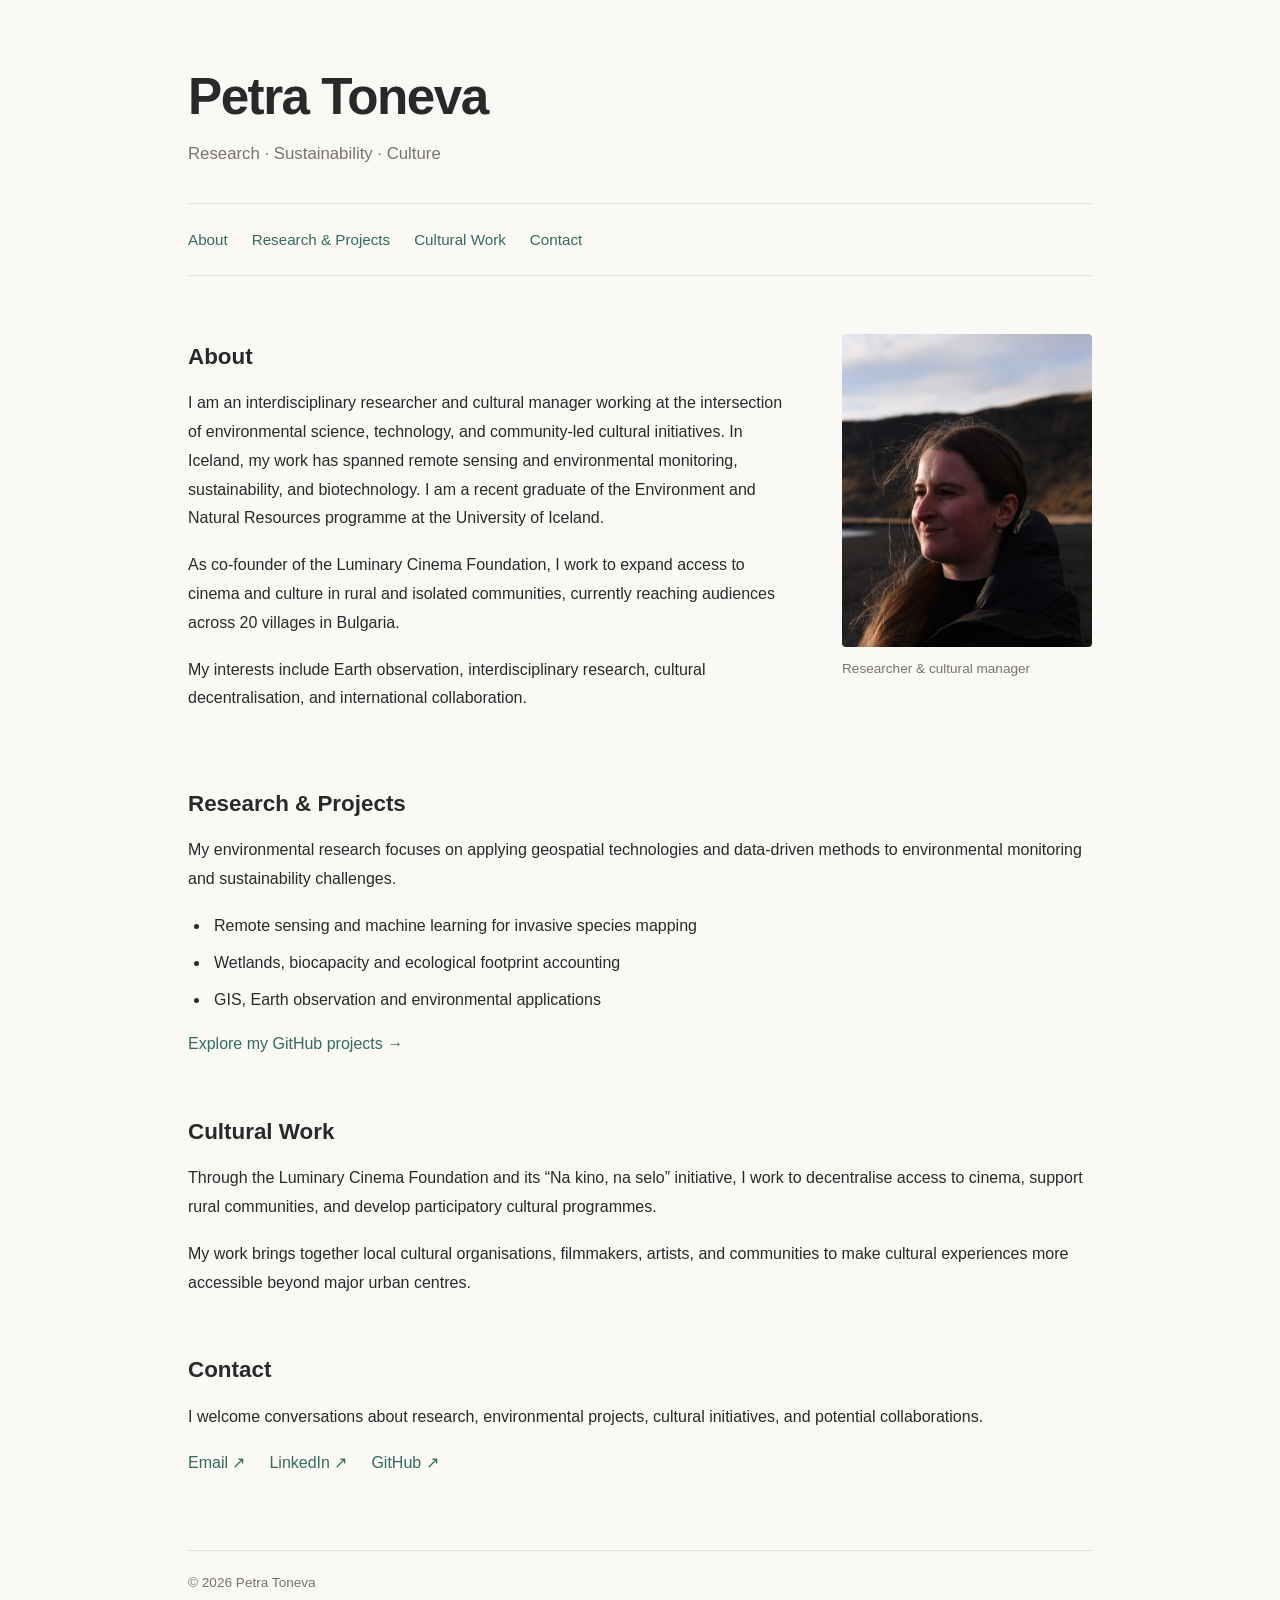
==== index.html @ 5b1699aa "Change image source filename to match case sensitivity" ====
<!DOCTYPE html>
<html lang="en">
<head>
  <meta charset="UTF-8">
  <meta name="viewport" content="width=device-width, initial-scale=1.0">

  <title>Petra Toneva | Research & Culture</title>
  <meta name="description" content="Petra Toneva is an interdisciplinary researcher and cultural manager working across environmental science, remote sensing, sustainability and cinema.">

  <style>
    :root {
      --background: #faf9f6;
      --text: #292929;
      --muted: #77736d;
      --accent: #346b5b;
      --line: #e6e2da;
    }

    * {
      box-sizing: border-box;
    }

    html {
      scroll-behavior: smooth;
    }

    body {
      font-family: Arial, Helvetica, sans-serif;
      max-width: 960px;
      margin: 0 auto;
      padding: 64px 28px;
      line-height: 1.8;
      color: var(--text);
      background: var(--background);
    }

    h1, h2 {
      line-height: 1.3;
      font-weight: 600;
    }

    h1 {
      font-size: clamp(2.2rem, 5vw, 3.2rem);
      letter-spacing: -1.5px;
      margin: 0 0 8px;
    }

    h2 {
      font-size: 1.4rem;
      margin: 0 0 18px;
    }

    p {
      margin: 0 0 18px;
    }

    a {
      color: var(--accent);
      text-decoration: none;
    }

    a:hover {
      text-decoration: underline;
    }

    .subtitle {
      color: var(--muted);
      font-size: 1.05rem;
      margin: 0;
    }

    nav {
      display: flex;
      flex-wrap: wrap;
      gap: 24px;
      padding: 22px 0;
      margin: 34px 0 42px;
      border-top: 1px solid var(--line);
      border-bottom: 1px solid var(--line);
    }

    nav a {
      font-size: 0.95rem;
    }

    /* Intro: bio on the left, portrait on the right */
    .intro {
      display: grid;
      grid-template-columns: minmax(0, 1fr) 250px;
      gap: 48px;
      align-items: start;
    }

    .intro-text {
      padding-top: 8px;
    }

    .profile-photo {
      display: block;
      width: 100%;
      aspect-ratio: 4 / 5;
      object-fit: cover;
      object-position: center;
      border-radius: 4px;
    }

    .photo-caption {
      margin-top: 10px;
      font-size: 0.85rem;
      color: var(--muted);
    }

    section {
      margin-top: 58px;
      scroll-margin-top: 24px;
    }

    ul {
      padding-left: 22px;
    }

    li {
      padding-left: 4px;
      margin-bottom: 8px;
    }

    .contact-links {
      display: flex;
      flex-wrap: wrap;
      gap: 12px 24px;
    }

    footer {
      margin-top: 72px;
      padding-top: 20px;
      border-top: 1px solid var(--line);
      color: var(--muted);
      font-size: 0.85rem;
    }

    @media (max-width: 650px) {
      body {
        padding: 36px 22px;
      }

      .intro {
        grid-template-columns: 1fr;
        gap: 28px;
      }

      .profile {
        max-width: 260px;
        grid-row: 1;
      }

      .profile-photo {
        aspect-ratio: 4 / 5;
      }

      nav {
        gap: 14px 20px;
        margin: 26px 0 32px;
      }

      section {
        margin-top: 44px;
      }
    }
  </style>
</head>

<body>
  <header>
    <h1>Petra Toneva</h1>
    <p class="subtitle">Research · Sustainability · Culture</p>
  </header>

  <nav aria-label="Main navigation">
    <a href="#about">About</a>
    <a href="#research">Research & Projects</a>
    <a href="#culture">Cultural Work</a>
    <a href="#contact">Contact</a>
  </nav>

  <main>
    <section id="about" class="intro">
      <div class="intro-text">
        <h2>About</h2>

        <p>
          I am an interdisciplinary researcher and cultural manager
          working at the intersection of environmental science,
          technology, and community-led cultural initiatives.
          In Iceland, my work has spanned remote sensing and
          environmental monitoring, sustainability, and biotechnology.
          I am a recent graduate of the Environment and Natural
          Resources programme at the University of Iceland.
        </p>

        <p>
          As co-founder of the Luminary Cinema Foundation, I work
          to expand access to cinema and culture in rural and
          isolated communities, currently reaching audiences
          across 20 villages in Bulgaria.
        </p>

        <p>
          My interests include Earth observation, interdisciplinary
          research, cultural decentralisation, and international
          collaboration.
        </p>
      </div>

      <div class="profile">
        <img
          src="petra.JPG"
          alt="Portrait of Petra Toneva"
          class="profile-photo"
        >
        <p class="photo-caption">Researcher & cultural manager</p>
      </div>
    </section>

    <section id="research">
      <h2>Research & Projects</h2>

      <p>
        My environmental research focuses on applying geospatial
        technologies and data-driven methods to environmental
        monitoring and sustainability challenges.
      </p>

      <ul>
        <li>Remote sensing and machine learning for invasive species mapping</li>
        <li>Wetlands, biocapacity and ecological footprint accounting</li>
        <li>GIS, Earth observation and environmental applications</li>
      </ul>

      <p>
        <a href="https://github.com/petratoneva/"
           target="_blank" rel="noopener noreferrer">
          Explore my GitHub projects →
        </a>
      </p>
    </section>

    <section id="culture">
      <h2>Cultural Work</h2>

      <p>
        Through the Luminary Cinema Foundation and its
        “Na kino, na selo” initiative, I work to decentralise
        access to cinema, support rural communities, and develop
        participatory cultural programmes.
      </p>

      <p>
        My work brings together local cultural organisations,
        filmmakers, artists, and communities to make cultural
        experiences more accessible beyond major urban centres.
      </p>
    </section>

    <section id="contact">
      <h2>Contact</h2>

      <p>
        I welcome conversations about research, environmental
        projects, cultural initiatives, and potential collaborations.
      </p>

      <div class="contact-links">
        <a href="mailto:petra.toneva@gmail.com">Email ↗</a>

        <a href="https://www.linkedin.com/in/petra-toneva/"
           target="_blank" rel="noopener noreferrer">
          LinkedIn ↗
        </a>

        <a href="https://github.com/petratoneva/"
           target="_blank" rel="noopener noreferrer">
          GitHub ↗
        </a>
      </div>
    </section>
  </main>

  <footer>
    <p>© 2026 Petra Toneva</p>
  </footer>
</body>
</html>
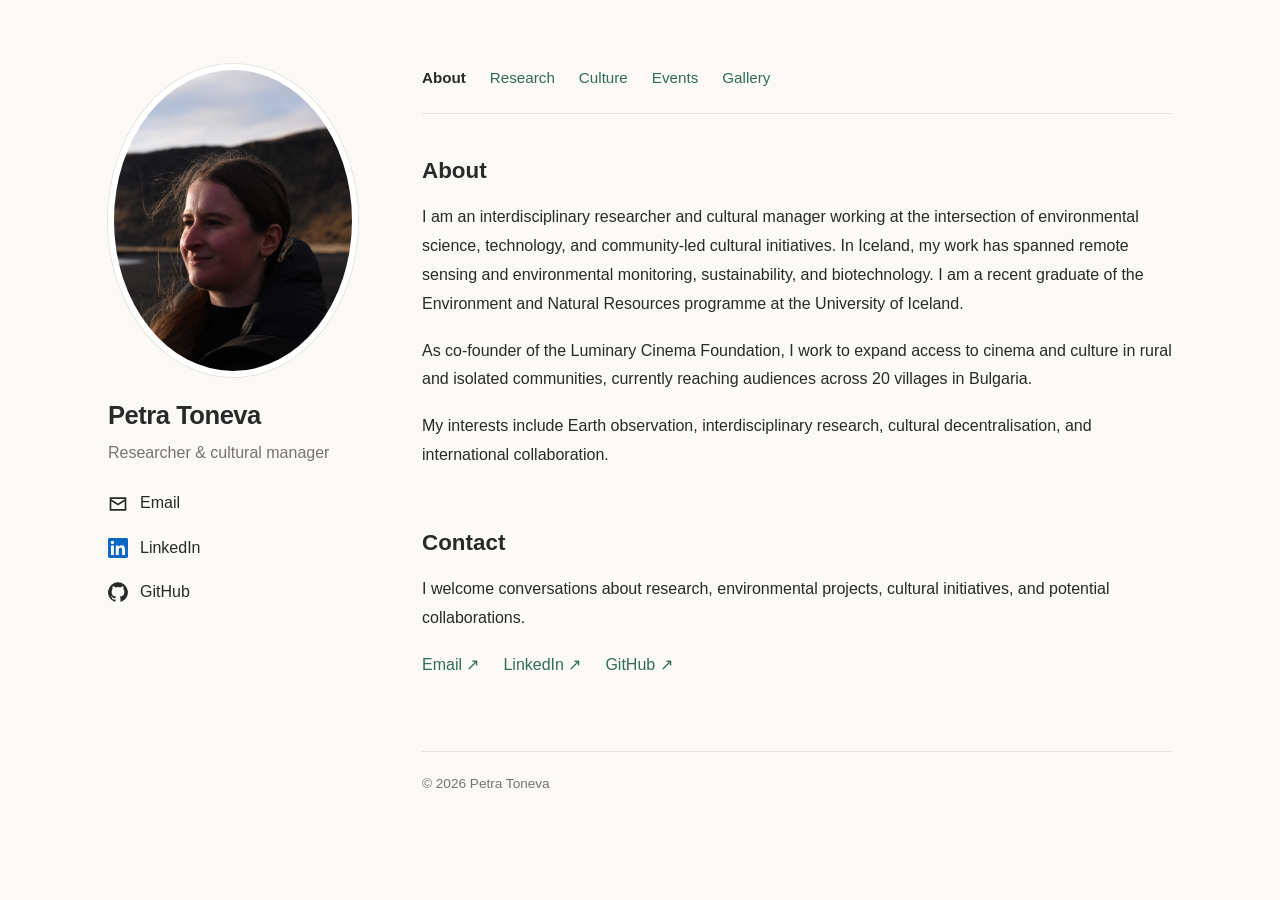
==== commit c930ba10: "Add files via upload" ====
--- a/index.html
+++ b/index.html
@@ -1,4 +1,3 @@
-
 <!DOCTYPE html>
 <html lang="en">
 <head>
@@ -8,286 +7,99 @@
   <title>Petra Toneva | Research & Culture</title>
   <meta name="description" content="Petra Toneva is an interdisciplinary researcher and cultural manager working across environmental science, remote sensing, sustainability and cinema.">
 
-  <style>
-    :root {
-      --background: #faf9f6;
-      --text: #292929;
-      --muted: #77736d;
-      --accent: #346b5b;
-      --line: #e6e2da;
-    }
-
-    * {
-      box-sizing: border-box;
-    }
-
-    html {
-      scroll-behavior: smooth;
-    }
-
-    body {
-      font-family: Arial, Helvetica, sans-serif;
-      max-width: 960px;
-      margin: 0 auto;
-      padding: 64px 28px;
-      line-height: 1.8;
-      color: var(--text);
-      background: var(--background);
-    }
-
-    h1, h2 {
-      line-height: 1.3;
-      font-weight: 600;
-    }
-
-    h1 {
-      font-size: clamp(2.2rem, 5vw, 3.2rem);
-      letter-spacing: -1.5px;
-      margin: 0 0 8px;
-    }
-
-    h2 {
-      font-size: 1.4rem;
-      margin: 0 0 18px;
-    }
-
-    p {
-      margin: 0 0 18px;
-    }
-
-    a {
-      color: var(--accent);
-      text-decoration: none;
-    }
-
-    a:hover {
-      text-decoration: underline;
-    }
-
-    .subtitle {
-      color: var(--muted);
-      font-size: 1.05rem;
-      margin: 0;
-    }
-
-    nav {
-      display: flex;
-      flex-wrap: wrap;
-      gap: 24px;
-      padding: 22px 0;
-      margin: 34px 0 42px;
-      border-top: 1px solid var(--line);
-      border-bottom: 1px solid var(--line);
-    }
-
-    nav a {
-      font-size: 0.95rem;
-    }
-
-    /* Intro: bio on the left, portrait on the right */
-    .intro {
-      display: grid;
-      grid-template-columns: minmax(0, 1fr) 250px;
-      gap: 48px;
-      align-items: start;
-    }
-
-    .intro-text {
-      padding-top: 8px;
-    }
-
-    .profile-photo {
-      display: block;
-      width: 100%;
-      aspect-ratio: 4 / 5;
-      object-fit: cover;
-      object-position: center;
-      border-radius: 4px;
-    }
-
-    .photo-caption {
-      margin-top: 10px;
-      font-size: 0.85rem;
-      color: var(--muted);
-    }
-
-    section {
-      margin-top: 58px;
-      scroll-margin-top: 24px;
-    }
-
-    ul {
-      padding-left: 22px;
-    }
-
-    li {
-      padding-left: 4px;
-      margin-bottom: 8px;
-    }
-
-    .contact-links {
-      display: flex;
-      flex-wrap: wrap;
-      gap: 12px 24px;
-    }
-
-    footer {
-      margin-top: 72px;
-      padding-top: 20px;
-      border-top: 1px solid var(--line);
-      color: var(--muted);
-      font-size: 0.85rem;
-    }
-
-    @media (max-width: 650px) {
-      body {
-        padding: 36px 22px;
-      }
-
-      .intro {
-        grid-template-columns: 1fr;
-        gap: 28px;
-      }
-
-      .profile {
-        max-width: 260px;
-        grid-row: 1;
-      }
-
-      .profile-photo {
-        aspect-ratio: 4 / 5;
-      }
-
-      nav {
-        gap: 14px 20px;
-        margin: 26px 0 32px;
-      }
-
-      section {
-        margin-top: 44px;
-      }
-    }
-  </style>
+  <link rel="stylesheet" href="styles.css">
 </head>
 
 <body>
-  <header>
-    <h1>Petra Toneva</h1>
-    <p class="subtitle">Research · Sustainability · Culture</p>
-  </header>
+  <div class="layout">
 
-  <nav aria-label="Main navigation">
-    <a href="#about">About</a>
-    <a href="#research">Research & Projects</a>
-    <a href="#culture">Cultural Work</a>
-    <a href="#contact">Contact</a>
-  </nav>
+    <!-- ===== Sidebar (same on every page) ===== -->
+    <aside class="sidebar">
+      <img src="petra.JPG" alt="Portrait of Petra Toneva" class="sidebar-photo">
+      <h1 class="sidebar-name"><a href="index.html">Petra Toneva</a></h1>
+      <p class="sidebar-role">Researcher & cultural manager</p>
 
-  <main>
-    <section id="about" class="intro">
-      <div class="intro-text">
-        <h2>About</h2>
+      <ul class="sidebar-links">
+        <li>
+          <a href="mailto:petra.toneva@gmail.com">
+            <svg viewBox="0 0 24 24" aria-hidden="true"><path d="M2 4h20v16H2V4zm2 2v.4l8 5 8-5V6H4zm16 2.75-8 5-8-5V18h16V8.75z"/></svg>
+            Email
+          </a>
+        </li>
+        <li>
+          <a href="https://www.linkedin.com/in/petra-toneva/" target="_blank" rel="noopener noreferrer">
+            <svg class="icon-linkedin" viewBox="0 0 24 24" aria-hidden="true"><path d="M20.45 20.45h-3.56v-5.57c0-1.33-.02-3.04-1.85-3.04-1.85 0-2.14 1.45-2.14 2.94v5.67H9.35V9h3.41v1.56h.05c.48-.9 1.64-1.85 3.37-1.85 3.6 0 4.27 2.37 4.27 5.46v6.28zM5.34 7.43a2.06 2.06 0 1 1 0-4.13 2.06 2.06 0 0 1 0 4.13zM7.12 20.45H3.56V9h3.56v11.45zM22.22 0H1.77C.79 0 0 .77 0 1.73v20.54C0 23.23.79 24 1.77 24h20.45c.98 0 1.78-.77 1.78-1.73V1.73C24 .77 23.2 0 22.22 0z"/></svg>
+            LinkedIn
+          </a>
+        </li>
+        <li>
+          <a href="https://github.com/petratoneva/" target="_blank" rel="noopener noreferrer">
+            <svg viewBox="0 0 24 24" aria-hidden="true"><path d="M12 .3a12 12 0 0 0-3.8 23.38c.6.12.83-.26.83-.57L9 21.07c-3.34.72-4.04-1.61-4.04-1.61-.55-1.39-1.34-1.76-1.34-1.76-1.08-.74.09-.73.09-.73 1.2.09 1.83 1.24 1.83 1.24 1.07 1.83 2.81 1.3 3.5 1 .1-.78.42-1.31.76-1.61-2.67-.3-5.47-1.33-5.47-5.93 0-1.31.47-2.38 1.24-3.22-.14-.3-.54-1.52.1-3.18 0 0 1-.32 3.3 1.23a11.5 11.5 0 0 1 6 0c2.28-1.55 3.29-1.23 3.29-1.23.64 1.66.24 2.88.12 3.18a4.65 4.65 0 0 1 1.23 3.22c0 4.61-2.8 5.63-5.48 5.92.42.36.81 1.1.81 2.22l-.01 3.29c0 .31.2.69.82.57A12 12 0 0 0 12 .3"/></svg>
+            GitHub
+          </a>
+        </li>
+      </ul>
+    </aside>
 
-        <p>
-          I am an interdisciplinary researcher and cultural manager
-          working at the intersection of environmental science,
-          technology, and community-led cultural initiatives.
-          In Iceland, my work has spanned remote sensing and
-          environmental monitoring, sustainability, and biotechnology.
-          I am a recent graduate of the Environment and Natural
-          Resources programme at the University of Iceland.
-        </p>
+    <!-- ===== Page content ===== -->
+    <div class="content">
+      <nav aria-label="Main navigation">
+        <a href="index.html" aria-current="page">About</a>
+        <a href="research.html">Research</a>
+        <a href="culture.html">Culture</a>
+        <a href="events.html">Events</a>
+        <a href="gallery.html">Gallery</a>
+      </nav>
 
-        <p>
-          As co-founder of the Luminary Cinema Foundation, I work
-          to expand access to cinema and culture in rural and
-          isolated communities, currently reaching audiences
-          across 20 villages in Bulgaria.
-        </p>
+      <main>
+        <section id="about">
+          <h2>About</h2>
 
-        <p>
-          My interests include Earth observation, interdisciplinary
-          research, cultural decentralisation, and international
-          collaboration.
-        </p>
-      </div>
+          <p>
+            I am an interdisciplinary researcher and cultural manager
+            working at the intersection of environmental science,
+            technology, and community-led cultural initiatives.
+            In Iceland, my work has spanned remote sensing and
+            environmental monitoring, sustainability, and biotechnology.
+            I am a recent graduate of the Environment and Natural
+            Resources programme at the University of Iceland.
+          </p>
 
-      <div class="profile">
-        <img
-          src="petra.JPG"
-          alt="Portrait of Petra Toneva"
-          class="profile-photo"
-        >
-        <p class="photo-caption">Researcher & cultural manager</p>
-      </div>
-    </section>
+          <p>
+            As co-founder of the Luminary Cinema Foundation, I work
+            to expand access to cinema and culture in rural and
+            isolated communities, currently reaching audiences
+            across 20 villages in Bulgaria.
+          </p>
 
-    <section id="research">
-      <h2>Research & Projects</h2>
+          <p>
+            My interests include Earth observation, interdisciplinary
+            research, cultural decentralisation, and international
+            collaboration.
+          </p>
+        </section>
 
-      <p>
-        My environmental research focuses on applying geospatial
-        technologies and data-driven methods to environmental
-        monitoring and sustainability challenges.
-      </p>
+        <section id="contact">
+          <h2>Contact</h2>
 
-      <ul>
-        <li>Remote sensing and machine learning for invasive species mapping</li>
-        <li>Wetlands, biocapacity and ecological footprint accounting</li>
-        <li>GIS, Earth observation and environmental applications</li>
-      </ul>
+          <p>
+            I welcome conversations about research, environmental
+            projects, cultural initiatives, and potential collaborations.
+          </p>
 
-      <p>
-        <a href="https://github.com/petratoneva/"
-           target="_blank" rel="noopener noreferrer">
-          Explore my GitHub projects →
-        </a>
-      </p>
-    </section>
+          <div class="contact-links">
+            <a href="mailto:petra.toneva@gmail.com">Email ↗</a>
+            <a href="https://www.linkedin.com/in/petra-toneva/" target="_blank" rel="noopener noreferrer">LinkedIn ↗</a>
+            <a href="https://github.com/petratoneva/" target="_blank" rel="noopener noreferrer">GitHub ↗</a>
+          </div>
+        </section>
+      </main>
 
-    <section id="culture">
-      <h2>Cultural Work</h2>
+      <footer>
+        <p>© 2026 Petra Toneva</p>
+      </footer>
+    </div>
 
-      <p>
-        Through the Luminary Cinema Foundation and its
-        “Na kino, na selo” initiative, I work to decentralise
-        access to cinema, support rural communities, and develop
-        participatory cultural programmes.
-      </p>
-
-      <p>
-        My work brings together local cultural organisations,
-        filmmakers, artists, and communities to make cultural
-        experiences more accessible beyond major urban centres.
-      </p>
-    </section>
-
-    <section id="contact">
-      <h2>Contact</h2>
-
-      <p>
-        I welcome conversations about research, environmental
-        projects, cultural initiatives, and potential collaborations.
-      </p>
-
-      <div class="contact-links">
-        <a href="mailto:petra.toneva@gmail.com">Email ↗</a>
-
-        <a href="https://www.linkedin.com/in/petra-toneva/"
-           target="_blank" rel="noopener noreferrer">
-          LinkedIn ↗
-        </a>
-
-        <a href="https://github.com/petratoneva/"
-           target="_blank" rel="noopener noreferrer">
-          GitHub ↗
-        </a>
-      </div>
-    </section>
-  </main>
-
-  <footer>
-    <p>© 2026 Petra Toneva</p>
-  </footer>
+  </div>
 </body>
 </html>
--- a/styles.css
+++ b/styles.css
@@ -0,0 +1,382 @@
+:root {
+  --background: #faf9f6;
+  --surface: #ffffff;
+  --text: #292929;
+  --muted: #77736d;
+  --accent: #346b5b;
+  --line: #e6e2da;
+}
+
+* {
+  box-sizing: border-box;
+}
+
+html {
+  scroll-behavior: smooth;
+}
+
+body {
+  font-family: Arial, Helvetica, sans-serif;
+  max-width: 1120px;
+  margin: 0 auto;
+  padding: 64px 28px;
+  line-height: 1.8;
+  color: var(--text);
+  background: var(--background);
+}
+
+h1, h2, h3 {
+  line-height: 1.3;
+  font-weight: 600;
+}
+
+h2 {
+  font-size: 1.4rem;
+  margin: 0 0 18px;
+}
+
+h3 {
+  font-size: 1.1rem;
+  margin: 0 0 4px;
+}
+
+p {
+  margin: 0 0 18px;
+}
+
+a {
+  color: var(--accent);
+  text-decoration: none;
+}
+
+a:hover {
+  text-decoration: underline;
+}
+
+/* ---------- Page layout: sidebar + content ---------- */
+.layout {
+  display: grid;
+  grid-template-columns: 250px minmax(0, 1fr);
+  gap: 64px;
+  align-items: start;
+}
+
+/* ---------- Sidebar ---------- */
+.sidebar {
+  position: sticky;
+  top: 40px;
+}
+
+.sidebar-photo {
+  display: block;
+  width: 100%;
+  aspect-ratio: 4 / 5;
+  object-fit: cover;
+  object-position: center;
+  border-radius: 50%;
+  border: 6px solid var(--surface);
+  box-shadow: 0 0 0 1px var(--line);
+  margin-bottom: 22px;
+}
+
+.sidebar-name {
+  font-size: 1.6rem;
+  letter-spacing: -0.5px;
+  margin: 0 0 8px;
+}
+
+.sidebar-name a {
+  color: inherit;
+}
+
+.sidebar-name a:hover {
+  text-decoration: none;
+}
+
+.sidebar-role {
+  color: var(--muted);
+  font-size: 1rem;
+  line-height: 1.6;
+  margin: 0 0 24px;
+}
+
+.sidebar-links {
+  list-style: none;
+  padding: 0;
+  margin: 0;
+}
+
+.sidebar-links li {
+  padding: 0;
+  margin: 0 0 10px;
+}
+
+.sidebar-links a {
+  display: inline-flex;
+  align-items: center;
+  gap: 12px;
+  color: var(--text);
+}
+
+.sidebar-links a:hover {
+  color: var(--accent);
+  text-decoration: none;
+}
+
+.sidebar-links svg {
+  width: 20px;
+  height: 20px;
+  flex-shrink: 0;
+  fill: currentColor;
+}
+
+.sidebar-links .icon-linkedin {
+  fill: #0a66c2;
+}
+
+/* ---------- Navigation ---------- */
+nav {
+  display: flex;
+  flex-wrap: wrap;
+  gap: 24px;
+  padding: 0 0 22px;
+  margin: 0 0 42px;
+  border-bottom: 1px solid var(--line);
+}
+
+nav a {
+  font-size: 0.95rem;
+}
+
+nav a[aria-current="page"] {
+  color: var(--text);
+  font-weight: 600;
+}
+
+nav a[aria-current="page"]:hover {
+  text-decoration: none;
+}
+
+/* ---------- Sections ---------- */
+section {
+  margin-top: 58px;
+  scroll-margin-top: 24px;
+}
+
+main > section:first-child {
+  margin-top: 0;
+}
+
+ul {
+  padding-left: 22px;
+}
+
+li {
+  padding-left: 4px;
+  margin-bottom: 8px;
+}
+
+.contact-links {
+  display: flex;
+  flex-wrap: wrap;
+  gap: 12px 24px;
+}
+
+.empty-note {
+  color: var(--muted);
+}
+
+/* ---------- Events ---------- */
+.event-list {
+  list-style: none;
+  padding: 0;
+  margin: 0;
+}
+
+.event {
+  display: grid;
+  grid-template-columns: 140px minmax(0, 1fr);
+  gap: 24px;
+  padding: 22px 0;
+  margin: 0;
+  border-top: 1px solid var(--line);
+}
+
+.event:last-child {
+  border-bottom: 1px solid var(--line);
+}
+
+.event-date {
+  color: var(--muted);
+  font-size: 0.95rem;
+}
+
+.event-meta {
+  color: var(--muted);
+  font-size: 0.9rem;
+  margin: 0 0 8px;
+}
+
+.event p:last-child {
+  margin-bottom: 0;
+}
+
+/* ---------- Gallery ---------- */
+.gallery {
+  display: grid;
+  grid-template-columns: repeat(auto-fill, minmax(220px, 1fr));
+  gap: 24px;
+  margin: 0;
+}
+
+.gallery figure {
+  margin: 0;
+}
+
+.gallery a {
+  display: block;
+  overflow: hidden;
+  border-radius: 4px;
+  background: var(--line);
+}
+
+.gallery img {
+  display: block;
+  width: 100%;
+  aspect-ratio: 4 / 3;
+  object-fit: cover;
+  transition: transform 0.3s ease;
+}
+
+.gallery a:hover img {
+  transform: scale(1.03);
+}
+
+.gallery figcaption {
+  margin-top: 8px;
+  font-size: 0.85rem;
+  line-height: 1.5;
+  color: var(--muted);
+}
+
+/* Lightbox */
+.lightbox {
+  max-width: min(92vw, 1100px);
+  max-height: 92vh;
+  padding: 0;
+  border: none;
+  border-radius: 4px;
+  background: var(--surface);
+}
+
+.lightbox::backdrop {
+  background: rgba(20, 20, 20, 0.85);
+}
+
+.lightbox img {
+  display: block;
+  max-width: 100%;
+  max-height: calc(92vh - 60px);
+  margin: 0 auto;
+}
+
+.lightbox-bar {
+  display: flex;
+  justify-content: space-between;
+  align-items: center;
+  gap: 16px;
+  padding: 10px 16px;
+  font-size: 0.85rem;
+  color: var(--muted);
+}
+
+.lightbox-close {
+  border: none;
+  background: none;
+  font: inherit;
+  font-size: 1.4rem;
+  line-height: 1;
+  color: var(--text);
+  cursor: pointer;
+}
+
+/* ---------- Footer ---------- */
+footer {
+  margin-top: 72px;
+  padding-top: 20px;
+  border-top: 1px solid var(--line);
+  color: var(--muted);
+  font-size: 0.85rem;
+}
+
+/* ---------- Mobile ---------- */
+@media (max-width: 760px) {
+  body {
+    padding: 32px 20px;
+  }
+
+  .layout {
+    grid-template-columns: 1fr;
+    gap: 32px;
+  }
+
+  /* Sidebar becomes a compact header: photo beside name */
+  .sidebar {
+    position: static;
+    display: grid;
+    grid-template-columns: 96px minmax(0, 1fr);
+    gap: 4px 20px;
+    align-items: center;
+  }
+
+  .sidebar-photo {
+    grid-row: span 2;
+    border-width: 3px;
+    margin: 0;
+  }
+
+  .sidebar-name {
+    font-size: 1.4rem;
+    margin: 0;
+    align-self: end;
+  }
+
+  .sidebar-role {
+    margin: 0;
+    align-self: start;
+    font-size: 0.95rem;
+  }
+
+  .sidebar-links {
+    grid-column: 1 / -1;
+    display: flex;
+    flex-wrap: wrap;
+    gap: 8px 20px;
+    margin-top: 16px;
+  }
+
+  .sidebar-links li {
+    margin: 0;
+  }
+
+  nav {
+    gap: 12px 20px;
+    margin-bottom: 32px;
+    padding-top: 18px;
+    border-top: 1px solid var(--line);
+  }
+
+  section {
+    margin-top: 44px;
+  }
+
+  .event {
+    grid-template-columns: 1fr;
+    gap: 4px;
+  }
+
+  .gallery {
+    grid-template-columns: repeat(auto-fill, minmax(150px, 1fr));
+    gap: 16px;
+  }
+}
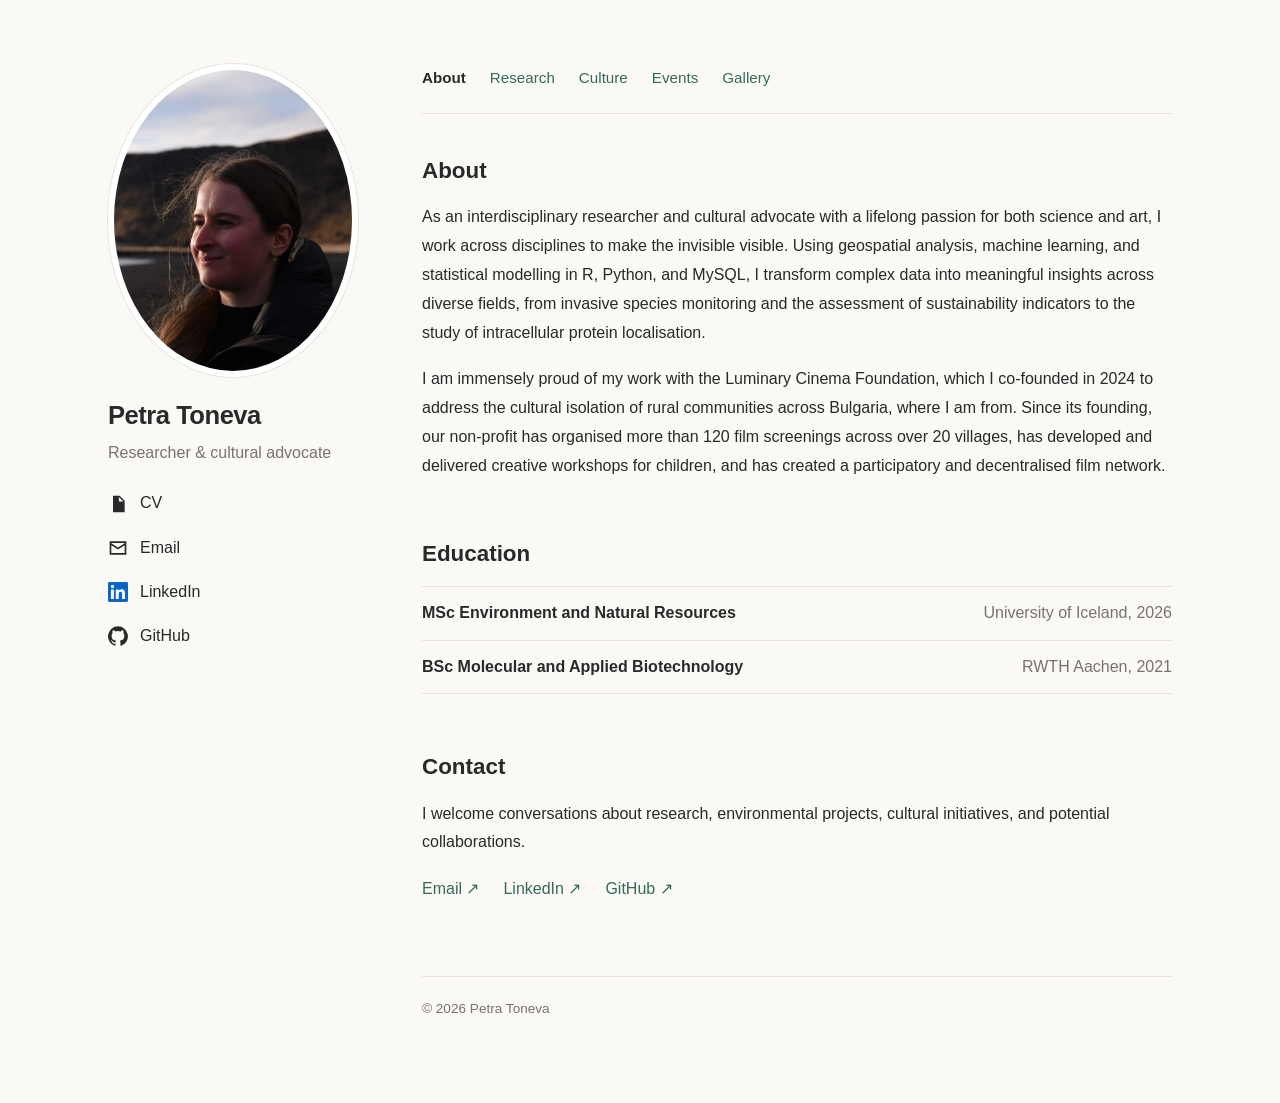
==== commit 02af3114: "Add files via upload" ====
--- a/index.html
+++ b/index.html
@@ -5,7 +5,7 @@
   <meta name="viewport" content="width=device-width, initial-scale=1.0">
 
   <title>Petra Toneva | Research & Culture</title>
-  <meta name="description" content="Petra Toneva is an interdisciplinary researcher and cultural manager working across environmental science, remote sensing, sustainability and cinema.">
+  <meta name="description" content="Petra Toneva is an interdisciplinary researcher and cultural advocate working across environmental science, geospatial analysis, biotechnology and cinema.">
 
   <link rel="stylesheet" href="styles.css">
 </head>
@@ -15,11 +15,18 @@
 
     <!-- ===== Sidebar (same on every page) ===== -->
     <aside class="sidebar">
-      <img src="petra.JPG" alt="Portrait of Petra Toneva" class="sidebar-photo">
+      <img src="petra-portrait.jpg" alt="Portrait of Petra Toneva" class="sidebar-photo">
       <h1 class="sidebar-name"><a href="index.html">Petra Toneva</a></h1>
-      <p class="sidebar-role">Researcher & cultural manager</p>
+      <p class="sidebar-role">Researcher & cultural advocate</p>
 
       <ul class="sidebar-links">
+        <li>
+          <!-- Put your CV in the same folder with this file name -->
+          <a href="CV_Petra_Toneva.pdf" target="_blank" rel="noopener">
+            <svg viewBox="0 0 24 24" aria-hidden="true"><path d="M6 2h8l6 6v14H6V2zm7 1.5V9h5.5L13 3.5zM9 12h8v1.5H9V12zm0 3h8v1.5H9V15zm0 3h5v1.5H9V18z"/></svg>
+            CV
+          </a>
+        </li>
         <li>
           <a href="mailto:petra.toneva@gmail.com">
             <svg viewBox="0 0 24 24" aria-hidden="true"><path d="M2 4h20v16H2V4zm2 2v.4l8 5 8-5V6H4zm16 2.75-8 5-8-5V18h16V8.75z"/></svg>
@@ -56,27 +63,41 @@
           <h2>About</h2>
 
           <p>
-            I am an interdisciplinary researcher and cultural manager
-            working at the intersection of environmental science,
-            technology, and community-led cultural initiatives.
-            In Iceland, my work has spanned remote sensing and
-            environmental monitoring, sustainability, and biotechnology.
-            I am a recent graduate of the Environment and Natural
-            Resources programme at the University of Iceland.
+            As an interdisciplinary researcher and cultural advocate with
+            a lifelong passion for both science and art, I work across
+            disciplines to make the invisible visible. Using geospatial
+            analysis, machine learning, and statistical modelling in R,
+            Python, and MySQL, I transform complex data into meaningful
+            insights across diverse fields, from invasive species
+            monitoring and the assessment of sustainability indicators
+            to the study of intracellular protein localisation.
           </p>
 
           <p>
-            As co-founder of the Luminary Cinema Foundation, I work
-            to expand access to cinema and culture in rural and
-            isolated communities, currently reaching audiences
-            across 20 villages in Bulgaria.
+            I am immensely proud of my work with the Luminary Cinema
+            Foundation, which I co-founded in 2024 to address the
+            cultural isolation of rural communities across Bulgaria,
+            where I am from. Since its founding, our non-profit has
+            organised more than 120 film screenings across over 20
+            villages, has developed and delivered creative workshops
+            for children, and has created a participatory and
+            decentralised film network.
           </p>
+        </section>
 
-          <p>
-            My interests include Earth observation, interdisciplinary
-            research, cultural decentralisation, and international
-            collaboration.
-          </p>
+        <section id="education">
+          <h2>Education</h2>
+
+          <ul class="item-list">
+            <li>
+              <span class="item-title">MSc Environment and Natural Resources</span>
+              <span class="item-detail">University of Iceland, 2026</span>
+            </li>
+            <li>
+              <span class="item-title">BSc Molecular and Applied Biotechnology</span>
+              <span class="item-detail">RWTH Aachen, 2021</span>
+            </li>
+          </ul>
         </section>
 
         <section id="contact">
--- a/styles.css
+++ b/styles.css
@@ -186,39 +186,72 @@
   color: var(--muted);
 }
 
-/* ---------- Events ---------- */
-.event-list {
+/* ---------- Item lists (education, events, training) ---------- */
+.item-list {
   list-style: none;
   padding: 0;
-  margin: 0;
-}
-
-.event {
-  display: grid;
-  grid-template-columns: 140px minmax(0, 1fr);
-  gap: 24px;
-  padding: 22px 0;
+  margin: 0 0 8px;
+}
+
+.item-list li {
+  display: flex;
+  flex-wrap: wrap;
+  justify-content: space-between;
+  gap: 2px 24px;
+  padding: 12px 0;
   margin: 0;
   border-top: 1px solid var(--line);
 }
 
-.event:last-child {
+.item-list li:last-child {
   border-bottom: 1px solid var(--line);
 }
 
-.event-date {
-  color: var(--muted);
-  font-size: 0.95rem;
-}
-
-.event-meta {
-  color: var(--muted);
-  font-size: 0.9rem;
-  margin: 0 0 8px;
-}
-
-.event p:last-child {
-  margin-bottom: 0;
+.item-title {
+  font-weight: 600;
+}
+
+.item-detail {
+  color: var(--muted);
+  text-align: right;
+}
+
+.list-heading {
+  margin: 40px 0 12px;
+  font-size: 0.85rem;
+  letter-spacing: 1px;
+  text-transform: uppercase;
+  color: var(--muted);
+}
+
+h2 + .list-heading {
+  margin-top: 8px;
+}
+
+/* ---------- Research projects ---------- */
+.project-list {
+  margin: 28px 0 0;
+}
+
+.project {
+  padding: 20px 0;
+  border-top: 1px solid var(--line);
+}
+
+.project:last-child {
+  border-bottom: 1px solid var(--line);
+}
+
+.project h3 {
+  margin-bottom: 6px;
+}
+
+.project p {
+  margin: 0;
+}
+
+.after-list {
+  margin-top: 28px;
 }
 
 /* ---------- Gallery ---------- */
@@ -351,8 +384,9 @@
     grid-column: 1 / -1;
     display: flex;
     flex-wrap: wrap;
-    gap: 8px 20px;
+    gap: 8px 16px;
     margin-top: 16px;
+    font-size: 0.95rem;
   }
 
   .sidebar-links li {
@@ -370,9 +404,12 @@
     margin-top: 44px;
   }
 
-  .event {
-    grid-template-columns: 1fr;
-    gap: 4px;
+  .item-list li {
+    flex-direction: column;
+  }
+
+  .item-detail {
+    text-align: left;
   }
 
   .gallery {
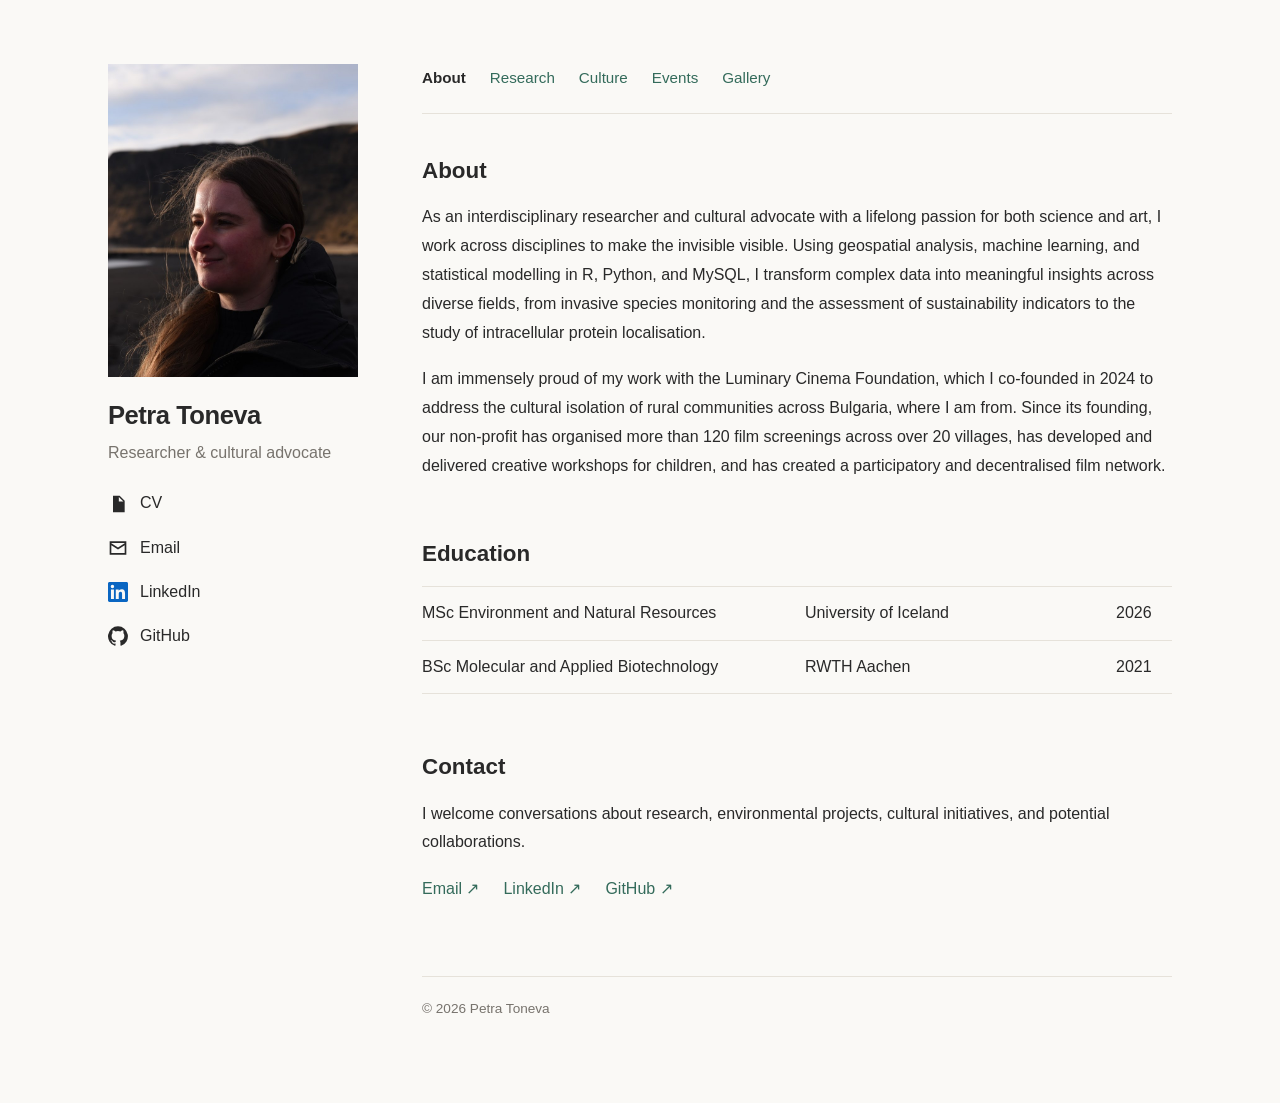
==== commit dbd1e96f: "Add files via upload" ====
--- a/index.html
+++ b/index.html
@@ -91,11 +91,13 @@
           <ul class="item-list">
             <li>
               <span class="item-title">MSc Environment and Natural Resources</span>
-              <span class="item-detail">University of Iceland, 2026</span>
+              <span class="item-detail">University of Iceland</span>
+              <span class="item-year">2026</span>
             </li>
             <li>
               <span class="item-title">BSc Molecular and Applied Biotechnology</span>
-              <span class="item-detail">RWTH Aachen, 2021</span>
+              <span class="item-detail">RWTH Aachen</span>
+              <span class="item-year">2021</span>
             </li>
           </ul>
         </section>
--- a/styles.css
+++ b/styles.css
@@ -72,10 +72,8 @@
   width: 100%;
   aspect-ratio: 4 / 5;
   object-fit: cover;
-  object-position: center;
-  border-radius: 50%;
-  border: 6px solid var(--surface);
-  box-shadow: 0 0 0 1px var(--line);
+  object-position: 50% 40%;
+  border-radius: 0;
   margin-bottom: 22px;
 }
 
@@ -186,7 +184,10 @@
   color: var(--muted);
 }
 
-/* ---------- Item lists (education, events, training) ---------- */
+/* ---------- Item lists (education, events, training) ----------
+   Every row uses the same three columns, so names, details and years
+   line up down the whole page. All text is left-aligned and uses the
+   same size, weight and colour. */
 .item-list {
   list-style: none;
   padding: 0;
@@ -194,26 +195,43 @@
 }
 
 .item-list li {
-  display: flex;
-  flex-wrap: wrap;
-  justify-content: space-between;
+  display: grid;
+  grid-template-columns: minmax(0, 5fr) minmax(0, 4fr) 3.5rem;
   gap: 2px 24px;
+  align-items: baseline;
   padding: 12px 0;
   margin: 0;
   border-top: 1px solid var(--line);
+  text-align: left;
 }
 
 .item-list li:last-child {
   border-bottom: 1px solid var(--line);
 }
 
-.item-title {
-  font-weight: 600;
-}
-
-.item-detail {
-  color: var(--muted);
-  text-align: right;
+.item-title,
+.item-detail,
+.item-year {
+  font-weight: 400;
+  color: var(--text);
+  text-align: left;
+}
+
+.item-year {
+  font-variant-numeric: tabular-nums;
+}
+
+/* Linked names look like the rest; only the small arrow marks a link */
+.item-title a {
+  color: inherit;
+}
+
+.item-title a:hover {
+  text-decoration: underline;
+}
+
+.item-title .ext {
+  font-size: 0.85em;
 }
 
 .list-heading {
@@ -364,7 +382,6 @@
 
   .sidebar-photo {
     grid-row: span 2;
-    border-width: 3px;
     margin: 0;
   }
 
@@ -405,11 +422,11 @@
   }
 
   .item-list li {
-    flex-direction: column;
-  }
-
-  .item-detail {
-    text-align: left;
+    grid-template-columns: minmax(0, 1fr) 3.5rem;
+  }
+
+  .item-title {
+    grid-column: 1 / -1;
   }
 
   .gallery {
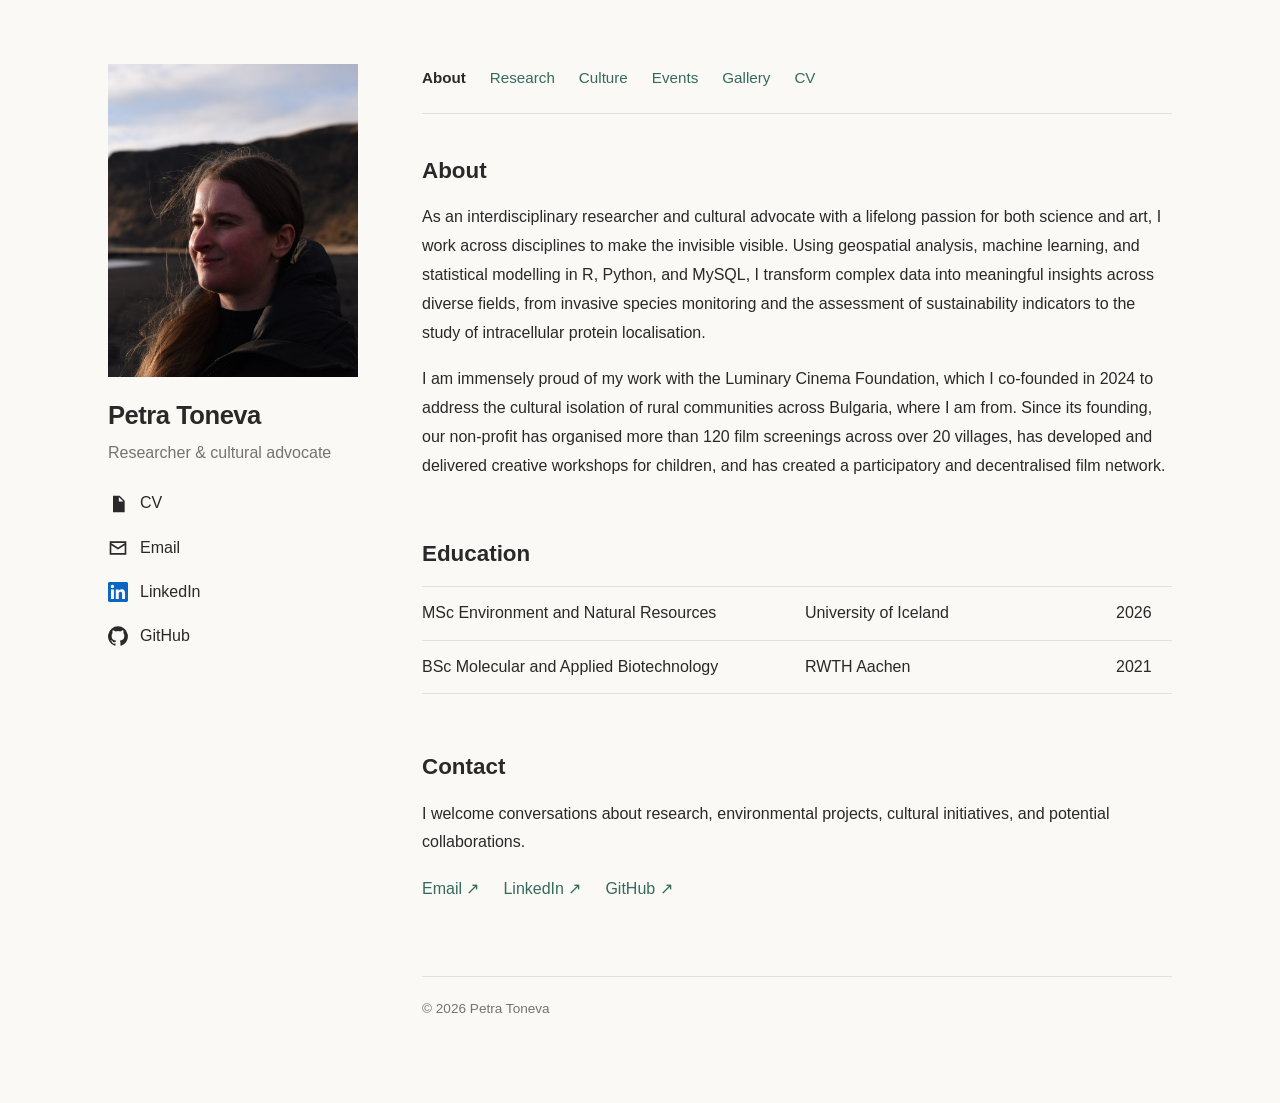
==== commit 8c49f4e8: "Add files via upload" ====
--- a/index.html
+++ b/index.html
@@ -21,8 +21,7 @@
 
       <ul class="sidebar-links">
         <li>
-          <!-- Put your CV in the same folder with this file name -->
-          <a href="CV_Petra_Toneva.pdf" target="_blank" rel="noopener">
+          <a href="cv.html">
             <svg viewBox="0 0 24 24" aria-hidden="true"><path d="M6 2h8l6 6v14H6V2zm7 1.5V9h5.5L13 3.5zM9 12h8v1.5H9V12zm0 3h8v1.5H9V15zm0 3h5v1.5H9V18z"/></svg>
             CV
           </a>
@@ -56,6 +55,7 @@
         <a href="culture.html">Culture</a>
         <a href="events.html">Events</a>
         <a href="gallery.html">Gallery</a>
+        <a href="cv.html">CV</a>
       </nav>
 
       <main>
--- a/styles.css
+++ b/styles.css
@@ -351,6 +351,34 @@
   cursor: pointer;
 }
 
+/* ---------- CV ---------- */
+.cv-header {
+  display: flex;
+  flex-wrap: wrap;
+  justify-content: space-between;
+  align-items: baseline;
+  gap: 8px 24px;
+  margin-bottom: 18px;
+}
+
+.cv-header h2 {
+  margin: 0;
+}
+
+.cv-frame p {
+  padding: 16px;
+  margin: 0;
+}
+
+.cv-frame {
+  display: block;
+  width: 100%;
+  height: 85vh;
+  min-height: 600px;
+  border: 1px solid var(--line);
+  background: var(--surface);
+}
+
 /* ---------- Footer ---------- */
 footer {
   margin-top: 72px;
@@ -411,7 +439,7 @@
   }
 
   nav {
-    gap: 12px 20px;
+    gap: 12px 16px;
     margin-bottom: 32px;
     padding-top: 18px;
     border-top: 1px solid var(--line);
@@ -425,6 +453,11 @@
     grid-template-columns: minmax(0, 1fr) 3.5rem;
   }
 
+  .cv-frame {
+    height: 75vh;
+    min-height: 420px;
+  }
+
   .item-title {
     grid-column: 1 / -1;
   }
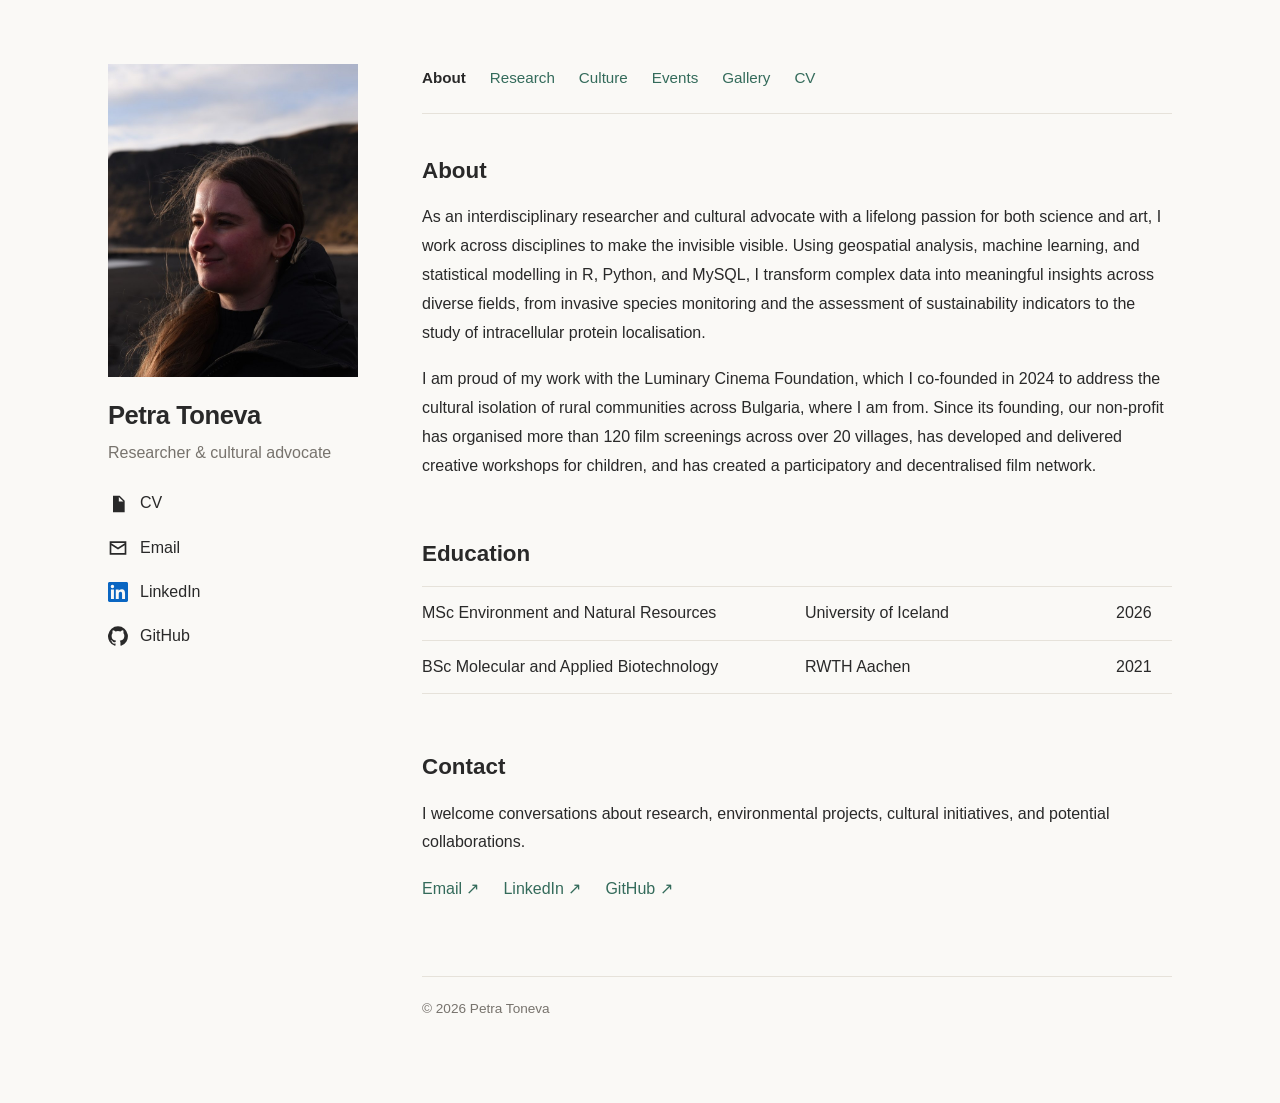
==== commit c7e7ef1e: "Remove 'immensely' from description of Luminary Cinema" ====
--- a/index.html
+++ b/index.html
@@ -74,7 +74,7 @@
           </p>
 
           <p>
-            I am immensely proud of my work with the Luminary Cinema
+            I am proud of my work with the Luminary Cinema
             Foundation, which I co-founded in 2024 to address the
             cultural isolation of rural communities across Bulgaria,
             where I am from. Since its founding, our non-profit has
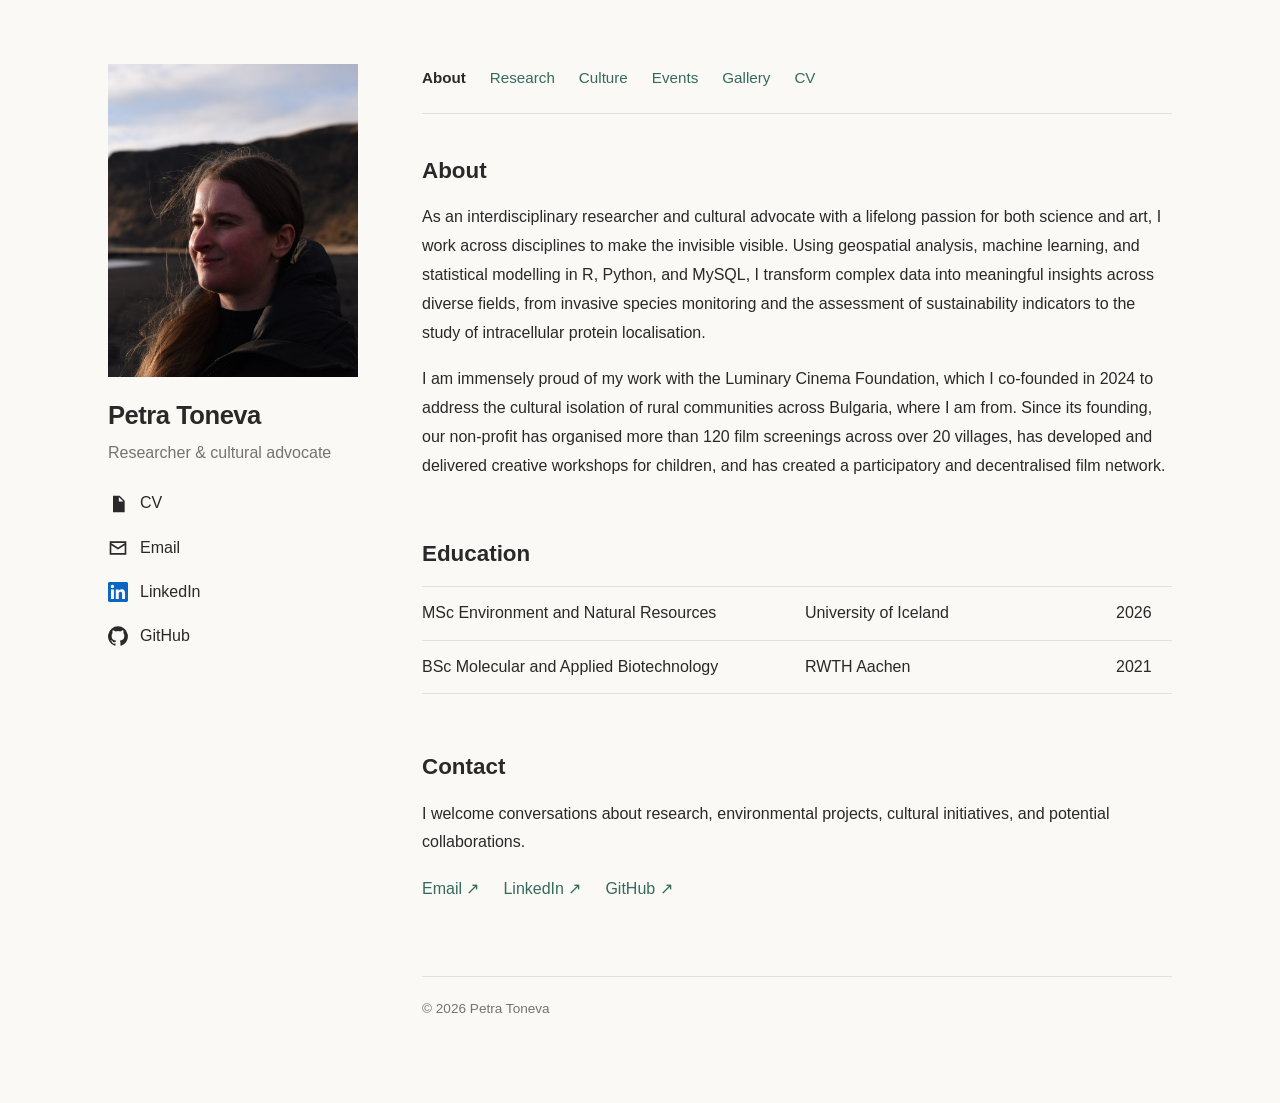
==== commit e6962b02: "Add files via upload" ====
--- a/index.html
+++ b/index.html
@@ -74,7 +74,7 @@
           </p>
 
           <p>
-            I am proud of my work with the Luminary Cinema
+            I am immensely proud of my work with the Luminary Cinema
             Foundation, which I co-founded in 2024 to address the
             cultural isolation of rural communities across Bulgaria,
             where I am from. Since its founding, our non-profit has
--- a/styles.css
+++ b/styles.css
@@ -272,111 +272,141 @@
   margin-top: 28px;
 }
 
-/* ---------- Gallery ---------- */
+/* ---------- Gallery carousel ---------- */
+.content,
+.carousel {
+  min-width: 0;
+}
+
+.carousel {
+  position: relative;
+}
+
+/* The track scrolls sideways one photo at a time (swipe works on phones) */
 .gallery {
-  display: grid;
-  grid-template-columns: repeat(auto-fill, minmax(220px, 1fr));
-  gap: 24px;
+  display: flex;
+  overflow-x: auto;
+  scroll-snap-type: x mandatory;
+  scroll-behavior: smooth;
+  scrollbar-width: none;
+  outline: none;
+}
+
+.gallery::-webkit-scrollbar {
+  display: none;
+}
+
+.gallery:focus-visible {
+  outline: 2px solid var(--accent);
+  outline-offset: 4px;
+}
+
+.gallery figure {
+  flex: 0 0 100%;
   margin: 0;
-}
-
-.gallery figure {
-  margin: 0;
+  scroll-snap-align: start;
 }
 
 .gallery a {
   display: block;
-  overflow: hidden;
-  border-radius: 4px;
-  background: var(--line);
-}
-
+  background: #eceae4;
+}
+
+/* Whole photo is shown, never cropped */
 .gallery img {
+  display: block;
+  width: 100%;
+  aspect-ratio: 3 / 2;
+  object-fit: contain;
+}
+
+.gallery figcaption {
+  margin-top: 10px;
+  min-height: 1.6em;
+  padding-right: 4.5rem;          /* room for the counter */
+  color: var(--text);
+}
+
+.carousel-btn {
+  position: absolute;
+  top: calc((100% - 2.4rem) / 2);
+  transform: translateY(-50%);
+  width: 44px;
+  height: 44px;
+  border: none;
+  border-radius: 50%;
+  background: rgba(255, 255, 255, 0.85);
+  color: var(--text);
+  font-size: 1.8rem;
+  line-height: 1;
+  cursor: pointer;
+  box-shadow: 0 1px 4px rgba(0, 0, 0, 0.15);
+}
+
+.carousel-btn:hover {
+  background: #fff;
+}
+
+.carousel-btn:focus-visible {
+  outline: 2px solid var(--accent);
+  outline-offset: 2px;
+}
+
+.carousel-prev {
+  left: 12px;
+}
+
+.carousel-next {
+  right: 12px;
+}
+
+.carousel-bar {
+  display: flex;
+  justify-content: flex-end;
+  margin-top: -1.75rem;           /* sits on the caption line, right side */
+  pointer-events: none;
+}
+
+.carousel-count {
+  color: var(--muted);
+  font-size: 0.9rem;
+  font-variant-numeric: tabular-nums;
+}
+
+.carousel-thumbs {
+  display: flex;
+  gap: 8px;
+  margin-top: 18px;
+  overflow-x: auto;
+  scrollbar-width: thin;
+  padding-bottom: 6px;
+}
+
+.carousel-thumb {
+  flex: 0 0 auto;
+  width: 84px;
+  padding: 0;
+  border: 2px solid transparent;
+  background: none;
+  cursor: pointer;
+  opacity: 0.6;
+  transition: opacity 0.2s ease;
+}
+
+.carousel-thumb img {
   display: block;
   width: 100%;
   aspect-ratio: 4 / 3;
   object-fit: cover;
-  transition: transform 0.3s ease;
-}
-
-.gallery a:hover img {
-  transform: scale(1.03);
-}
-
-.gallery figcaption {
-  margin-top: 8px;
-  font-size: 0.85rem;
-  line-height: 1.5;
-  color: var(--muted);
-}
-
-/* Lightbox */
-.lightbox {
-  max-width: min(92vw, 1100px);
-  max-height: 92vh;
-  padding: 0;
-  border: none;
-  border-radius: 4px;
-  background: var(--surface);
-}
-
-.lightbox::backdrop {
-  background: rgba(20, 20, 20, 0.85);
-}
-
-.lightbox img {
-  display: block;
-  max-width: 100%;
-  max-height: calc(92vh - 60px);
-  margin: 0 auto;
-}
-
-.lightbox-bar {
-  display: flex;
-  justify-content: space-between;
-  align-items: center;
-  gap: 16px;
-  padding: 10px 16px;
-  font-size: 0.85rem;
-  color: var(--muted);
-}
-
-.lightbox-close {
-  border: none;
-  background: none;
-  font: inherit;
-  font-size: 1.4rem;
-  line-height: 1;
-  color: var(--text);
-  cursor: pointer;
-}
-
-/* ---------- CV ---------- */
-.cv-header {
-  display: flex;
-  flex-wrap: wrap;
-  justify-content: space-between;
-  align-items: baseline;
-  gap: 8px 24px;
-  margin-bottom: 18px;
-}
-
-.cv-header h2 {
-  margin: 0;
-}
-
-.cv-frame p {
-  padding: 16px;
-  margin: 0;
-}
-
-.cv-frame {
-  display: block;
-  width: 100%;
-  height: 85vh;
-  min-height: 600px;
-  border: 1px solid var(--line);
-  background: var(--surface);
+}
+
+.carousel-thumb:hover,
+.carousel-thumb.is-active {
+  opacity: 1;
+}
+
+.carousel-thumb.is-active {
+  border-color: var(--text);
 }
 
 /* ---------- Footer ---------- */
@@ -395,7 +425,7 @@
   }
 
   .layout {
-    grid-template-columns: 1fr;
+    grid-template-columns: minmax(0, 1fr);
     gap: 32px;
   }
 
@@ -439,7 +469,7 @@
   }
 
   nav {
-    gap: 12px 16px;
+    gap: 10px 14px;
     margin-bottom: 32px;
     padding-top: 18px;
     border-top: 1px solid var(--line);
@@ -462,8 +492,21 @@
     grid-column: 1 / -1;
   }
 
-  .gallery {
-    grid-template-columns: repeat(auto-fill, minmax(150px, 1fr));
-    gap: 16px;
-  }
-}
+  .carousel-btn {
+    width: 36px;
+    height: 36px;
+    font-size: 1.5rem;
+  }
+
+  .carousel-prev {
+    left: 8px;
+  }
+
+  .carousel-next {
+    right: 8px;
+  }
+
+  .carousel-thumb {
+    width: 64px;
+  }
+}
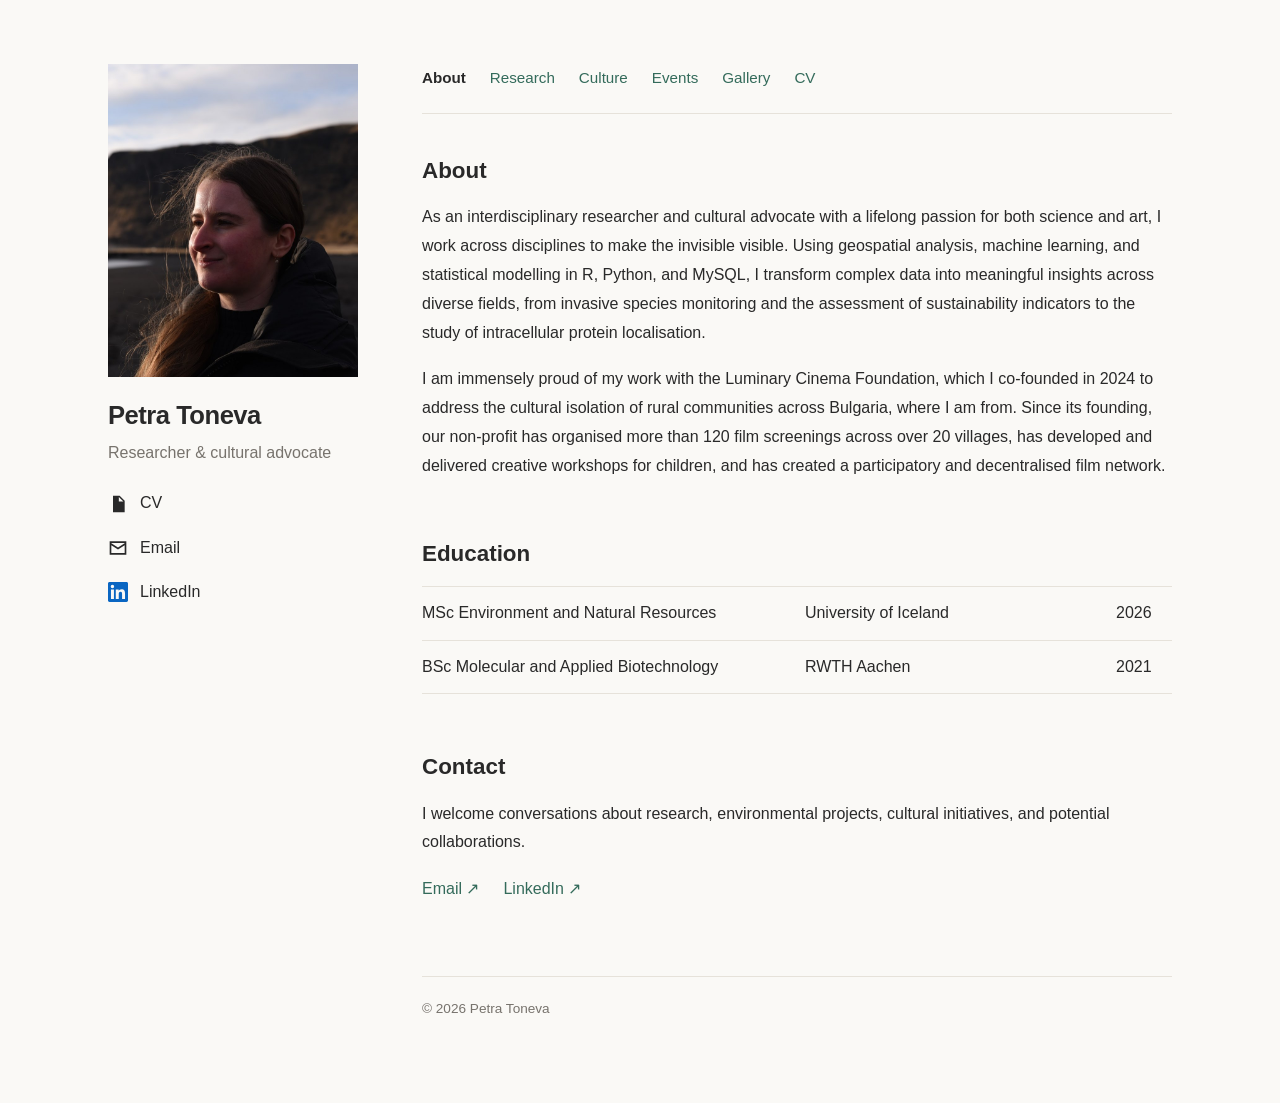
==== commit 96681325: "Add files via upload" ====
--- a/index.html
+++ b/index.html
@@ -38,12 +38,13 @@
             LinkedIn
           </a>
         </li>
+        <!-- GitHub hidden for now. To show it again, add back:
         <li>
           <a href="https://github.com/petratoneva/" target="_blank" rel="noopener noreferrer">
-            <svg viewBox="0 0 24 24" aria-hidden="true"><path d="M12 .3a12 12 0 0 0-3.8 23.38c.6.12.83-.26.83-.57L9 21.07c-3.34.72-4.04-1.61-4.04-1.61-.55-1.39-1.34-1.76-1.34-1.76-1.08-.74.09-.73.09-.73 1.2.09 1.83 1.24 1.83 1.24 1.07 1.83 2.81 1.3 3.5 1 .1-.78.42-1.31.76-1.61-2.67-.3-5.47-1.33-5.47-5.93 0-1.31.47-2.38 1.24-3.22-.14-.3-.54-1.52.1-3.18 0 0 1-.32 3.3 1.23a11.5 11.5 0 0 1 6 0c2.28-1.55 3.29-1.23 3.29-1.23.64 1.66.24 2.88.12 3.18a4.65 4.65 0 0 1 1.23 3.22c0 4.61-2.8 5.63-5.48 5.92.42.36.81 1.1.81 2.22l-.01 3.29c0 .31.2.69.82.57A12 12 0 0 0 12 .3"/></svg>
-            GitHub
+            (GitHub icon) GitHub
           </a>
         </li>
+        -->
       </ul>
     </aside>
 
@@ -113,7 +114,7 @@
           <div class="contact-links">
             <a href="mailto:petra.toneva@gmail.com">Email ↗</a>
             <a href="https://www.linkedin.com/in/petra-toneva/" target="_blank" rel="noopener noreferrer">LinkedIn ↗</a>
-            <a href="https://github.com/petratoneva/" target="_blank" rel="noopener noreferrer">GitHub ↗</a>
+            <!-- <a href="https://github.com/petratoneva/" target="_blank" rel="noopener noreferrer">GitHub ↗</a> -->
           </div>
         </section>
       </main>
